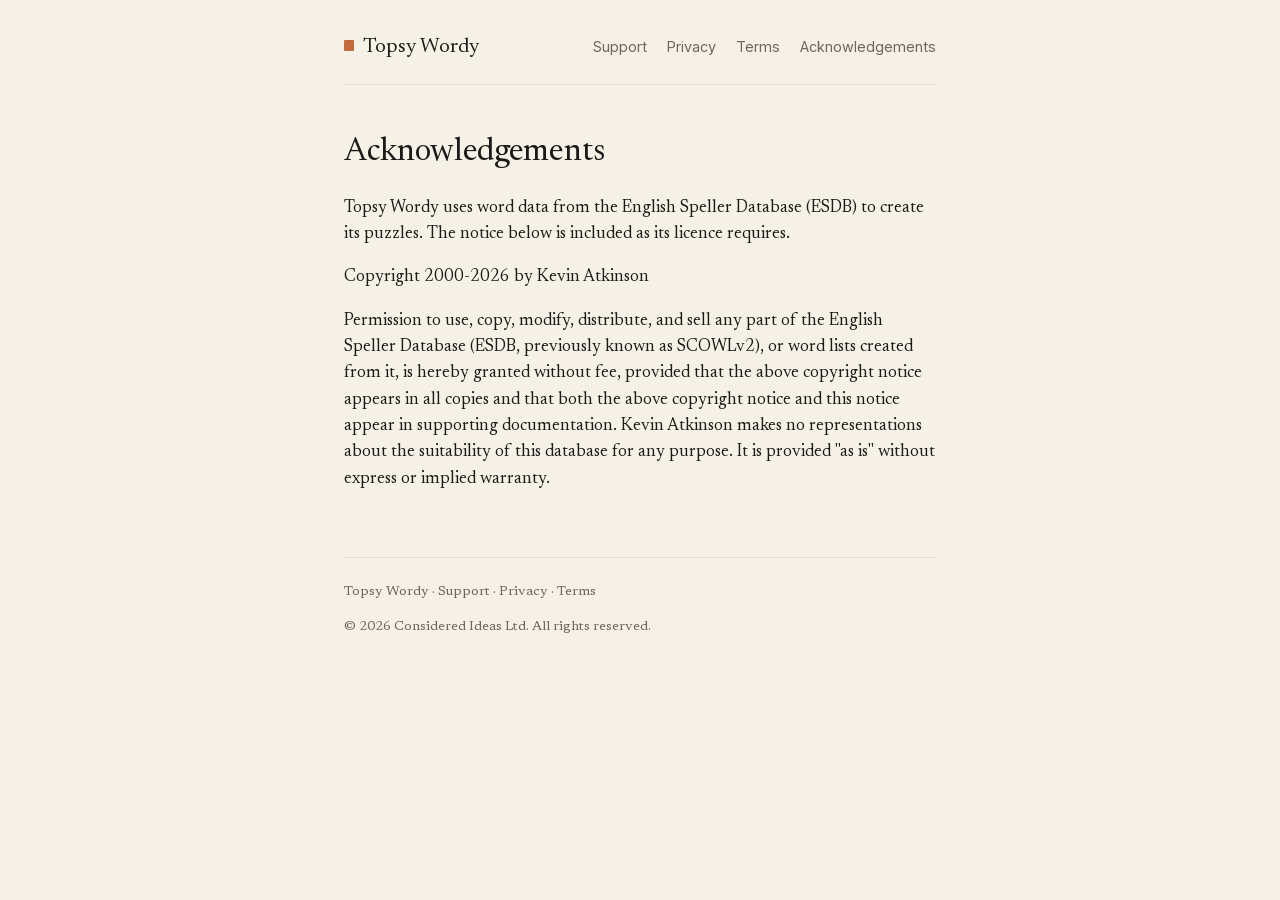
==== acknowledgements.html @ a6425bb3 "Add Topsy Wordy support site" ====
<!DOCTYPE html>
<html lang="en-GB">
<head>
<meta charset="UTF-8">
<meta name="viewport" content="width=device-width, initial-scale=1">
<title>Acknowledgements &middot; Topsy Wordy</title>
<meta name="description" content="Acknowledgements for Topsy Wordy, an iPhone app.">
<meta name="theme-color" content="#F6F1E7">
<link rel="icon" type="image/svg+xml" href="favicon.svg">
<link rel="stylesheet" href="styles.css">
</head>
<body>
<div class="container">

<nav>
<a href="index.html" class="brand"><span class="brand-mark" aria-hidden="true"></span>Topsy Wordy</a>
<a href="support.html">Support</a>
<a href="privacy.html">Privacy</a>
<a href="terms.html">Terms</a>
<a href="acknowledgements.html">Acknowledgements</a>
</nav>

<h1>Acknowledgements</h1>

<p>Topsy Wordy uses word data from the English Speller Database (ESDB) to create its puzzles. The notice below is included as its licence requires.</p>

<p>Copyright 2000-2026 by Kevin Atkinson</p>

<p>Permission to use, copy, modify, distribute, and sell any part of the English Speller Database (ESDB, previously known as SCOWLv2), or word lists created from it, is hereby granted without fee, provided that the above copyright notice appears in all copies and that both the above copyright notice and this notice appear in supporting documentation. Kevin Atkinson makes no representations about the suitability of this database for any purpose. It is provided "as is" without express or implied warranty.</p>

<footer>
<p><a href="index.html">Topsy Wordy</a> &middot; <a href="support.html">Support</a> &middot; <a href="privacy.html">Privacy</a> &middot; <a href="terms.html">Terms</a></p>
<p>&copy; 2026 <a href="https://consideredideas.com" target="_blank" rel="noopener">Considered Ideas Ltd</a>. All rights reserved.</p>
</footer>

</div>
</body>
</html>
---- styles.css ----
/* Self-hosted fonts. Newsreader and Inter are both licensed under the
   SIL Open Font License 1.1; see fonts/OFL.txt. The files cover only
   the latin unicode range, which is all the pages use. font-display:
   swap so the fallback serif renders immediately and the brand serif
   fades in once loaded. Self-hosted rather than loaded from Google
   Fonts so the pages make no third-party requests; Safari's Advanced
   Privacy Protections then has nothing to flag. */
@font-face {
  font-family: 'Newsreader';
  font-style: normal;
  font-weight: 300;
  font-display: swap;
  src: url('fonts/newsreader-300-latin.woff2') format('woff2');
  unicode-range: U+0000-00FF, U+0131, U+0152-0153, U+02BB-02BC, U+02C6, U+02DA, U+02DC, U+0304, U+0308, U+0329, U+2000-206F, U+20AC, U+2122, U+2191, U+2193, U+2212, U+2215, U+FEFF, U+FFFD;
}
@font-face {
  font-family: 'Newsreader';
  font-style: normal;
  font-weight: 400;
  font-display: swap;
  src: url('fonts/newsreader-400-latin.woff2') format('woff2');
  unicode-range: U+0000-00FF, U+0131, U+0152-0153, U+02BB-02BC, U+02C6, U+02DA, U+02DC, U+0304, U+0308, U+0329, U+2000-206F, U+20AC, U+2122, U+2191, U+2193, U+2212, U+2215, U+FEFF, U+FFFD;
}
@font-face {
  font-family: 'Newsreader';
  font-style: normal;
  font-weight: 500;
  font-display: swap;
  src: url('fonts/newsreader-500-latin.woff2') format('woff2');
  unicode-range: U+0000-00FF, U+0131, U+0152-0153, U+02BB-02BC, U+02C6, U+02DA, U+02DC, U+0304, U+0308, U+0329, U+2000-206F, U+20AC, U+2122, U+2191, U+2193, U+2212, U+2215, U+FEFF, U+FFFD;
}
@font-face {
  font-family: 'Newsreader';
  font-style: italic;
  font-weight: 400;
  font-display: swap;
  src: url('fonts/newsreader-400-italic-latin.woff2') format('woff2');
  unicode-range: U+0000-00FF, U+0131, U+0152-0153, U+02BB-02BC, U+02C6, U+02DA, U+02DC, U+0304, U+0308, U+0329, U+2000-206F, U+20AC, U+2122, U+2191, U+2193, U+2212, U+2215, U+FEFF, U+FFFD;
}
@font-face {
  font-family: 'Inter';
  font-style: normal;
  font-weight: 400;
  font-display: swap;
  src: url('fonts/inter-400-latin.woff2') format('woff2');
  unicode-range: U+0000-00FF, U+0131, U+0152-0153, U+02BB-02BC, U+02C6, U+02DA, U+02DC, U+0304, U+0308, U+0329, U+2000-206F, U+20AC, U+2122, U+2191, U+2193, U+2212, U+2215, U+FEFF, U+FFFD;
}
@font-face {
  font-family: 'Inter';
  font-style: normal;
  font-weight: 500;
  font-display: swap;
  src: url('fonts/inter-500-latin.woff2') format('woff2');
  unicode-range: U+0000-00FF, U+0131, U+0152-0153, U+02BB-02BC, U+02C6, U+02DA, U+02DC, U+0304, U+0308, U+0329, U+2000-206F, U+20AC, U+2122, U+2191, U+2193, U+2212, U+2215, U+FEFF, U+FFFD;
}

:root {
  --paper: #F6F1E7;
  --ink: #1C1A17;
  --ink-secondary: #6E665B;
  --hairline: #E6DFD1;
  --accent: #C26A3A;
}

@media (prefers-color-scheme: dark) {
  :root {
    --paper: #161412;
    --ink: #EDE8DD;
    --ink-secondary: #9A9085;
    --hairline: #2A2520;
    --accent: #D07A4A;
  }
}

* {
  box-sizing: border-box;
}

html {
  -webkit-text-size-adjust: 100%;
}

body {
  margin: 0;
  padding: 0;
  background: var(--paper);
  color: var(--ink);
  font-family: 'Newsreader', 'Source Serif Pro', 'Charter', 'Iowan Old Style', Georgia, serif;
  font-weight: 400;
  font-size: 17px;
  line-height: 1.55;
  -webkit-font-smoothing: antialiased;
  -moz-osx-font-smoothing: grayscale;
}

.container {
  max-width: 640px;
  margin: 0 auto;
  padding: 32px 24px 96px;
}

nav {
  display: flex;
  flex-wrap: wrap;
  align-items: baseline;
  gap: 20px;
  margin-bottom: 48px;
  padding-bottom: 20px;
  border-bottom: 0.5px solid var(--hairline);
  font-family: -apple-system, BlinkMacSystemFont, 'Inter', system-ui, sans-serif;
  font-size: 0.9rem;
}

nav .brand {
  font-family: 'Newsreader', 'Source Serif Pro', 'Charter', Georgia, serif;
  font-size: 1.3rem;
  color: var(--ink);
  font-weight: 400;
  text-decoration: none;
  margin-right: auto;
}

nav a:not(.brand) {
  text-decoration: none;
  color: var(--ink-secondary);
  padding: 4px 0;
}

nav a:not(.brand):hover {
  color: var(--ink);
  text-decoration: underline;
  text-decoration-color: var(--accent);
  text-underline-offset: 4px;
}

h1 {
  font-size: 2rem;
  font-weight: 400;
  letter-spacing: -0.01em;
  margin: 0 0 24px;
  line-height: 1.2;
}

/* Persimmon brand mark sitting inline to the left of the brand wordmark
   in the nav. A single small persimmon square, echoing the app's tile
   identity. Decorative only; aria-hidden on the span. */
.brand .brand-mark {
  display: inline-block;
  width: 0.5em;
  height: 0.5em;
  border-radius: 1px;
  background: var(--accent);
  margin-right: 0.4em;
  vertical-align: 0.06em;
}

h2 {
  font-size: 1.25rem;
  font-weight: 500;
  margin: 48px 0 12px;
  line-height: 1.35;
  letter-spacing: -0.005em;
}

p {
  margin: 0 0 1em;
}

a {
  color: var(--ink);
  text-decoration: underline;
  text-decoration-color: var(--accent);
  text-decoration-thickness: 1px;
  text-underline-offset: 3px;
}

a:hover {
  text-decoration-thickness: 1.5px;
}

ul {
  padding-left: 1.25em;
  margin: 0 0 1em;
}

li {
  margin-bottom: 0.3em;
}

hr {
  border: none;
  border-top: 0.5px solid var(--hairline);
  margin: 48px 0;
}

.lead {
  font-size: 1.15rem;
  line-height: 1.5;
  margin-bottom: 32px;
  color: var(--ink);
}

.meta {
  color: var(--ink-secondary);
  font-size: 0.95rem;
  margin-bottom: 32px;
}

.faq {
  margin-top: 32px;
}

.faq-item {
  margin-bottom: 40px;
}

.faq-item h3 {
  font-size: 1.1rem;
  font-weight: 500;
  margin: 0 0 8px;
  line-height: 1.4;
}

.faq-item p {
  margin: 0;
}

.contact-block {
  margin-top: 64px;
  padding: 32px 0;
  border-top: 0.5px solid var(--hairline);
  border-bottom: 0.5px solid var(--hairline);
}

.contact-block h2 {
  margin-top: 0;
}

footer {
  margin-top: 64px;
  padding-top: 24px;
  border-top: 0.5px solid var(--hairline);
  color: var(--ink-secondary);
  font-size: 0.85rem;
}

footer a {
  color: var(--ink-secondary);
  text-decoration: none;
}

footer a:hover {
  color: var(--ink);
  text-decoration: underline;
  text-decoration-color: var(--accent);
}

@media (max-width: 480px) {
  .container {
    padding: 24px 20px 80px;
  }

  h1 {
    font-size: 1.65rem;
  }

  h2 {
    font-size: 1.15rem;
    margin: 40px 0 10px;
  }

  nav {
    margin-bottom: 32px;
  }

  nav .brand {
    font-size: 1.2rem;
  }
}
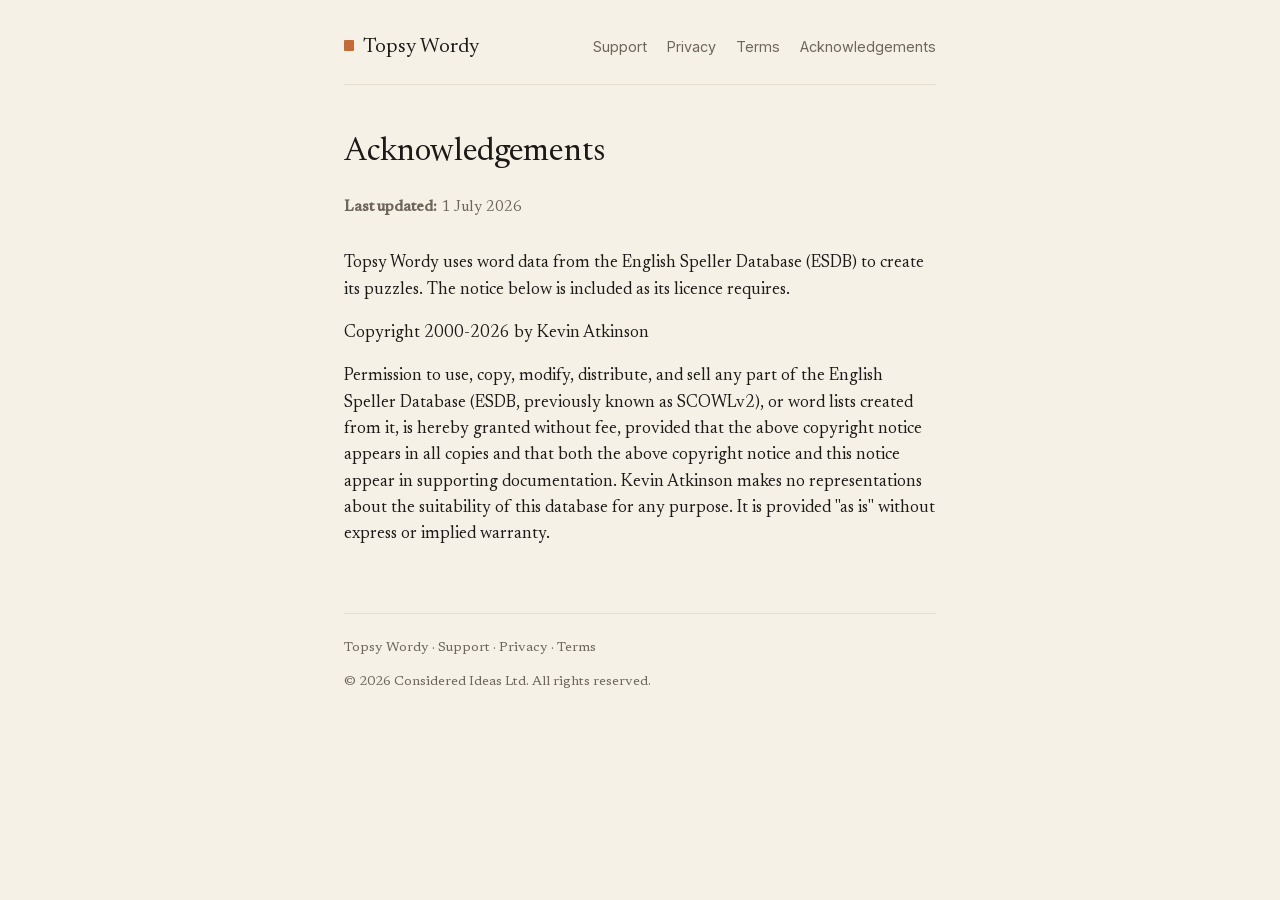
==== commit 3373127b: "Update support mirrors for build 18" ====
--- a/acknowledgements.html
+++ b/acknowledgements.html
@@ -22,6 +22,8 @@
 
 <h1>Acknowledgements</h1>
 
+<p class="meta"><strong>Last updated:</strong> 1 July 2026</p>
+
 <p>Topsy Wordy uses word data from the English Speller Database (ESDB) to create its puzzles. The notice below is included as its licence requires.</p>
 
 <p>Copyright 2000-2026 by Kevin Atkinson</p>
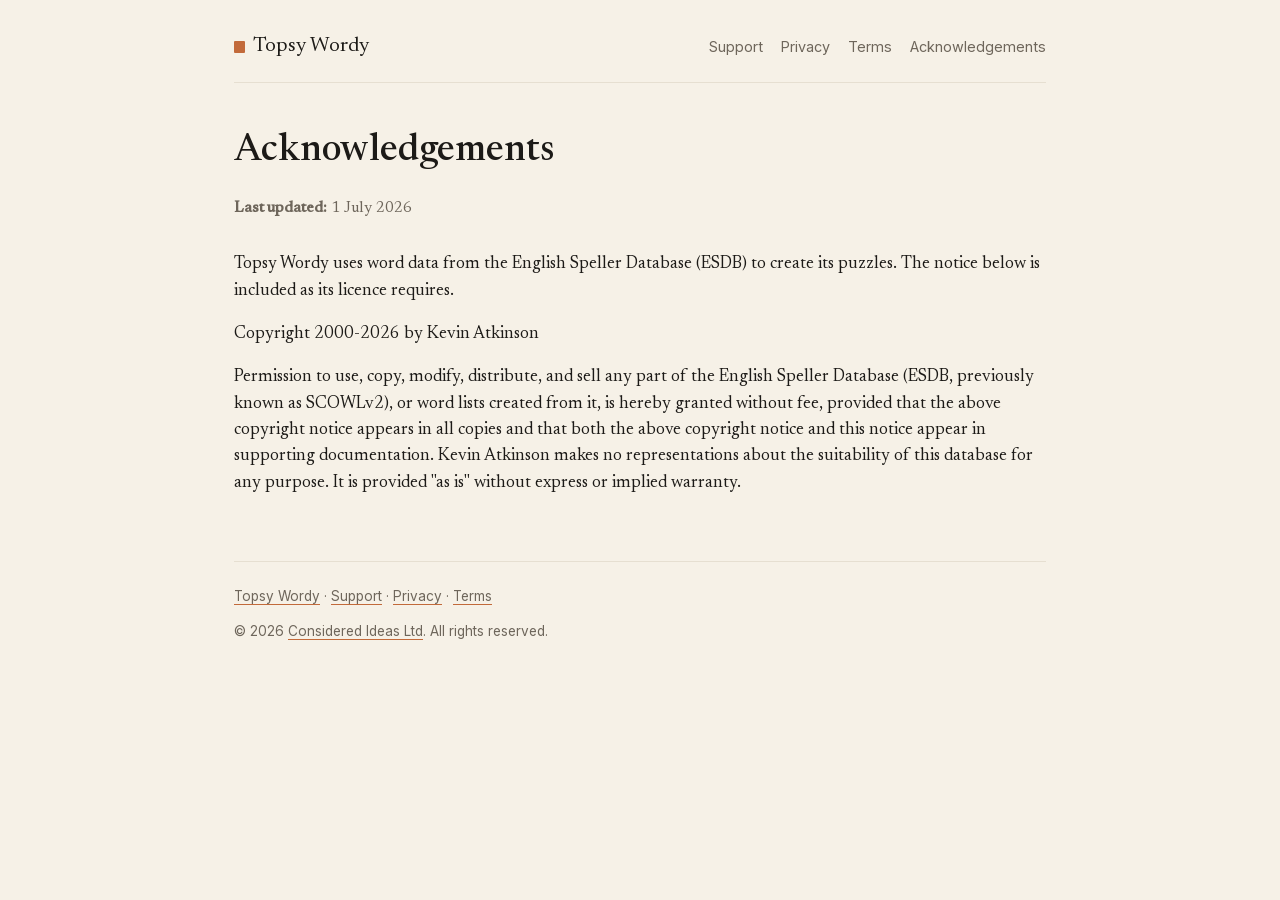
==== commit 7e73491e: "Refresh support site design" ====
--- a/acknowledgements.html
+++ b/acknowledgements.html
@@ -6,6 +6,8 @@
 <title>Acknowledgements &middot; Topsy Wordy</title>
 <meta name="description" content="Acknowledgements for Topsy Wordy, an iPhone app.">
 <meta name="theme-color" content="#F6F1E7">
+<meta http-equiv="Content-Security-Policy" content="default-src 'self'; img-src 'self' data:; style-src 'self'; font-src 'self'; script-src 'none'; object-src 'none'; base-uri 'self'; form-action 'none'; frame-src 'none'; upgrade-insecure-requests">
+<meta name="referrer" content="strict-origin-when-cross-origin">
 <link rel="icon" type="image/svg+xml" href="favicon.svg">
 <link rel="stylesheet" href="styles.css">
 </head>
--- a/styles.css
+++ b/styles.css
@@ -60,15 +60,39 @@
   --ink-secondary: #6E665B;
   --hairline: #E6DFD1;
   --accent: #C26A3A;
+  --stripe-one: #2E436F;
+  --stripe-two: #3E6D9D;
+  --stripe-three: #5398BA;
+  --stripe-four: #78B3BF;
+  --stripe-five: #B4D3D2;
+  --stripe-six: #1A7F8E;
+  --stripe-seven: #B66632;
+  --surface: #FFFCF5;
+  --shadow: rgba(28, 26, 23, 0.13);
+  --product-colour: var(--stripe-one);
+}
+
+body.retelling {
+  --product-colour: var(--stripe-one);
+}
+
+body.howmany {
+  --product-colour: var(--stripe-two);
+}
+
+body.topsy {
+  --product-colour: var(--stripe-six);
 }
 
 @media (prefers-color-scheme: dark) {
   :root {
     --paper: #161412;
     --ink: #EDE8DD;
-    --ink-secondary: #9A9085;
+    --ink-secondary: #B7AEA3;
     --hairline: #2A2520;
     --accent: #D07A4A;
+    --surface: #1E1A17;
+    --shadow: rgba(0, 0, 0, 0.32);
   }
 }
 
@@ -82,7 +106,6 @@
 
 body {
   margin: 0;
-  padding: 0;
   background: var(--paper);
   color: var(--ink);
   font-family: 'Newsreader', 'Source Serif Pro', 'Charter', 'Iowan Old Style', Georgia, serif;
@@ -94,16 +117,30 @@
 }
 
 .container {
-  max-width: 640px;
+  max-width: 860px;
   margin: 0 auto;
   padding: 32px 24px 96px;
+}
+
+body.retelling .container,
+body.howmany .container,
+body.topsy .container {
+  max-width: none;
+  min-height: calc(100vh - 32px);
+  margin: 16px;
+  padding: 0;
+  overflow: hidden;
+  border: 1px solid rgba(28, 26, 23, 0.08);
+  border-radius: 8px;
+  background: var(--surface);
+  box-shadow: 0 24px 70px var(--shadow);
 }
 
 nav {
   display: flex;
   flex-wrap: wrap;
-  align-items: baseline;
-  gap: 20px;
+  align-items: center;
+  gap: 18px;
   margin-bottom: 48px;
   padding-bottom: 20px;
   border-bottom: 0.5px solid var(--hairline);
@@ -111,19 +148,32 @@
   font-size: 0.9rem;
 }
 
+body.retelling nav,
+body.howmany nav,
+body.topsy nav {
+  margin: 0;
+  padding: 24px 32px;
+  border-bottom: 1px solid var(--hairline);
+  background: var(--paper);
+}
+
 nav .brand {
+  display: inline-flex;
+  align-items: center;
+  gap: 8px;
+  margin-right: auto;
+  color: var(--ink);
   font-family: 'Newsreader', 'Source Serif Pro', 'Charter', Georgia, serif;
   font-size: 1.3rem;
-  color: var(--ink);
   font-weight: 400;
+  line-height: 1.1;
   text-decoration: none;
-  margin-right: auto;
 }
 
 nav a:not(.brand) {
-  text-decoration: none;
   color: var(--ink-secondary);
   padding: 4px 0;
+  text-decoration: none;
 }
 
 nav a:not(.brand):hover {
@@ -133,33 +183,51 @@
   text-underline-offset: 4px;
 }
 
-h1 {
-  font-size: 2rem;
-  font-weight: 400;
-  letter-spacing: -0.01em;
-  margin: 0 0 24px;
-  line-height: 1.2;
-}
-
-/* Persimmon brand mark sitting inline to the left of the brand wordmark
-   in the nav. A single small persimmon square, echoing the app's tile
-   identity. Decorative only; aria-hidden on the span. */
 .brand .brand-mark {
   display: inline-block;
-  width: 0.5em;
-  height: 0.5em;
+  width: 0.55em;
+  height: 0.55em;
   border-radius: 1px;
   background: var(--accent);
-  margin-right: 0.4em;
-  vertical-align: 0.06em;
+  flex: 0 0 auto;
+}
+
+body.retelling .brand .brand-mark {
+  width: 0.82em;
+  height: 1em;
+  border-radius: 999px 999px 999px 999px / 58% 58% 42% 42%;
+}
+
+h1,
+h2,
+h3 {
+  margin: 0;
+  font-weight: 500;
+  line-height: 1.1;
+}
+
+h1 {
+  margin-bottom: 24px;
+  font-size: 2.35rem;
+}
+
+body.retelling h1,
+body.howmany h1,
+body.topsy h1 {
+  max-width: 10em;
+  margin: 0;
+  color: #F8F1E6;
+  font-size: clamp(2.7rem, 5.7vw, 5.4rem);
+  line-height: 1.02;
 }
 
 h2 {
-  font-size: 1.25rem;
-  font-weight: 500;
   margin: 48px 0 12px;
-  line-height: 1.35;
-  letter-spacing: -0.005em;
+  font-size: 1.35rem;
+}
+
+h3 {
+  font-size: 1.1rem;
 }
 
 p {
@@ -193,11 +261,153 @@
   margin: 48px 0;
 }
 
+.product-hero {
+  display: grid;
+  grid-template-columns: 84px minmax(320px, 0.9fr) minmax(260px, 0.72fr);
+  gap: clamp(24px, 5vw, 64px);
+  align-items: stretch;
+  min-height: calc(100vh - 114px);
+  background: var(--product-colour);
+}
+
+.suite-strip {
+  display: flex;
+  flex-direction: column;
+}
+
+.suite-strip span {
+  flex: 1;
+}
+
+.suite-strip span:nth-child(1) { background: var(--stripe-one); }
+.suite-strip span:nth-child(2) { background: var(--stripe-two); }
+.suite-strip span:nth-child(3) { background: var(--stripe-three); }
+.suite-strip span:nth-child(4) { background: var(--stripe-four); }
+.suite-strip span:nth-child(5) { background: var(--stripe-five); }
+.suite-strip span:nth-child(6) { background: var(--stripe-six); }
+.suite-strip span:nth-child(7) { background: var(--stripe-seven); }
+
+.product-copy {
+  align-self: center;
+  max-width: 680px;
+  padding: clamp(32px, 5vw, 72px) 0;
+}
+
+.eyebrow,
+.lead-label {
+  margin: 0 0 14px;
+  color: rgba(248, 241, 230, 0.74);
+  font-family: -apple-system, BlinkMacSystemFont, 'Inter', system-ui, sans-serif;
+  font-size: 0.75rem;
+  font-weight: 500;
+  letter-spacing: 0.12em;
+  line-height: 1.3;
+  text-transform: uppercase;
+}
+
 .lead {
+  color: var(--ink);
   font-size: 1.15rem;
   line-height: 1.5;
   margin-bottom: 32px;
-  color: var(--ink);
+}
+
+.product-copy .lead {
+  max-width: 43ch;
+  margin: 28px 0 0;
+  color: rgba(248, 241, 230, 0.88);
+  font-size: 1.18rem;
+}
+
+.product-copy p:not(.eyebrow):not(.lead) {
+  max-width: 47ch;
+  margin: 18px 0 0;
+  color: rgba(248, 241, 230, 0.86);
+}
+
+.product-actions {
+  display: flex;
+  flex-wrap: wrap;
+  align-items: center;
+  gap: 16px 22px;
+  margin-top: 30px;
+}
+
+.app-store-badge {
+  display: inline-block;
+  margin: 0;
+  text-decoration: none;
+}
+
+.app-store-badge img {
+  display: block;
+  width: auto;
+  height: 46px;
+}
+
+.support-link {
+  color: #fffaf0;
+  font-family: -apple-system, BlinkMacSystemFont, 'Inter', system-ui, sans-serif;
+  font-size: 0.9rem;
+  text-decoration-color: rgba(255, 250, 240, 0.78);
+}
+
+.product-notes {
+  display: flex;
+  flex-wrap: wrap;
+  gap: 8px 16px;
+  margin-top: 26px;
+  padding: 0;
+  list-style: none;
+  color: rgba(248, 241, 230, 0.84);
+  font-family: -apple-system, BlinkMacSystemFont, 'Inter', system-ui, sans-serif;
+  font-size: 0.82rem;
+}
+
+.product-notes li {
+  margin: 0;
+  padding: 0;
+}
+
+.product-media {
+  align-self: center;
+  display: flex;
+  align-items: center;
+  justify-content: center;
+  gap: 14px;
+  margin: 0;
+  padding: clamp(28px, 5vw, 64px) clamp(24px, 4vw, 48px) clamp(28px, 5vw, 64px) 0;
+}
+
+.product-media img {
+  display: block;
+  width: min(46%, 188px);
+  height: auto;
+  border-radius: 28px;
+  border: 1px solid rgba(255, 250, 240, 0.24);
+  box-shadow: 0 20px 46px rgba(0, 0, 0, 0.22);
+}
+
+.app-shots {
+  margin: 56px 0 0;
+}
+
+.shots-row {
+  display: flex;
+  flex-wrap: wrap;
+  gap: 16px;
+  align-items: flex-start;
+  justify-content: center;
+}
+
+.shots-row img {
+  display: block;
+  width: calc(50% - 8px);
+  max-width: 260px;
+  height: auto;
+  border: 1px solid rgba(28, 26, 23, 0.18);
+  border-radius: 28px;
+  background: var(--paper);
 }
 
 .meta {
@@ -215,10 +425,8 @@
 }
 
 .faq-item h3 {
-  font-size: 1.1rem;
-  font-weight: 500;
   margin: 0 0 8px;
-  line-height: 1.4;
+  line-height: 1.35;
 }
 
 .faq-item p {
@@ -241,39 +449,102 @@
   padding-top: 24px;
   border-top: 0.5px solid var(--hairline);
   color: var(--ink-secondary);
+  font-family: -apple-system, BlinkMacSystemFont, 'Inter', system-ui, sans-serif;
   font-size: 0.85rem;
 }
 
 footer a {
   color: var(--ink-secondary);
-  text-decoration: none;
-}
-
-footer a:hover {
-  color: var(--ink);
-  text-decoration: underline;
-  text-decoration-color: var(--accent);
-}
-
-@media (max-width: 480px) {
+}
+
+.home-footer {
+  margin: 0;
+  padding: 14px 32px;
+  border-top: 1px solid var(--hairline);
+  background: var(--paper);
+  font-size: 0.82rem;
+}
+
+.home-footer p {
+  margin: 0;
+  line-height: 1.6;
+}
+
+@media (prefers-color-scheme: dark) {
+  .shots-row img {
+    border-color: rgba(237, 232, 221, 0.22);
+  }
+}
+
+@media (max-width: 980px) {
+  body.retelling .container,
+  body.howmany .container,
+  body.topsy .container {
+    margin: 10px;
+    min-height: auto;
+  }
+
+  body.retelling nav,
+  body.howmany nav,
+  body.topsy nav {
+    padding: 20px 24px;
+  }
+
+  .product-hero {
+    grid-template-columns: 18px 1fr;
+    gap: 0;
+    min-height: auto;
+  }
+
+  .suite-strip {
+    grid-row: 1 / 3;
+  }
+
+  .product-copy {
+    padding: 34px 24px 24px;
+  }
+
+  .product-media {
+    justify-content: flex-start;
+    padding: 0 24px 34px;
+  }
+
+  .product-media img {
+    width: min(46%, 170px);
+    border-radius: 22px;
+  }
+}
+
+@media (max-width: 560px) {
+  body {
+    font-size: 16px;
+  }
+
   .container {
-    padding: 24px 20px 80px;
-  }
-
-  h1 {
-    font-size: 1.65rem;
-  }
-
-  h2 {
-    font-size: 1.15rem;
-    margin: 40px 0 10px;
+    padding: 28px 20px 80px;
+  }
+
+  body.retelling h1,
+  body.howmany h1,
+  body.topsy h1 {
+    font-size: 2.55rem;
   }
 
   nav {
-    margin-bottom: 32px;
+    gap: 12px 16px;
   }
 
   nav .brand {
-    font-size: 1.2rem;
-  }
-}
+    width: 100%;
+  }
+
+  .product-media {
+    gap: 10px;
+  }
+
+  .product-media img,
+  .shots-row img {
+    width: calc(50% - 5px);
+    border-radius: 20px;
+  }
+}
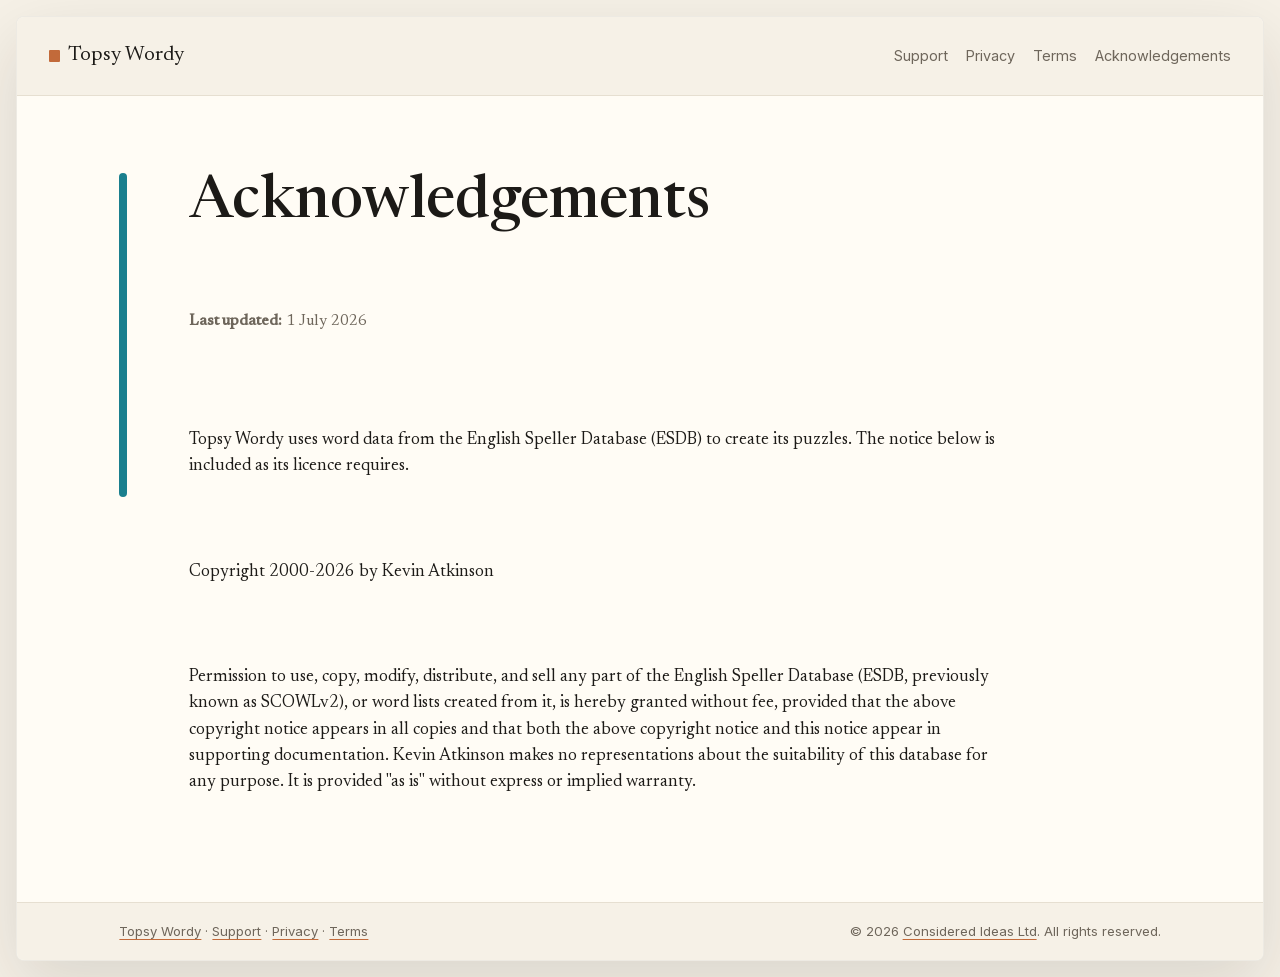
==== commit 041819f1: "Unify detail page styling" ====
--- a/acknowledgements.html
+++ b/acknowledgements.html
@@ -11,7 +11,7 @@
 <link rel="icon" type="image/svg+xml" href="favicon.svg">
 <link rel="stylesheet" href="styles.css">
 </head>
-<body>
+<body class="topsy detail-page">
 <div class="container">
 
 <nav>
@@ -22,6 +22,7 @@
 <a href="acknowledgements.html">Acknowledgements</a>
 </nav>
 
+<main class="detail-main">
 <h1>Acknowledgements</h1>
 
 <p class="meta"><strong>Last updated:</strong> 1 July 2026</p>
@@ -32,6 +33,8 @@
 
 <p>Permission to use, copy, modify, distribute, and sell any part of the English Speller Database (ESDB, previously known as SCOWLv2), or word lists created from it, is hereby granted without fee, provided that the above copyright notice appears in all copies and that both the above copyright notice and this notice appear in supporting documentation. Kevin Atkinson makes no representations about the suitability of this database for any purpose. It is provided "as is" without express or implied warranty.</p>
 
+</main>
+
 <footer>
 <p><a href="index.html">Topsy Wordy</a> &middot; <a href="support.html">Support</a> &middot; <a href="privacy.html">Privacy</a> &middot; <a href="terms.html">Terms</a></p>
 <p>&copy; 2026 <a href="https://consideredideas.com" target="_blank" rel="noopener">Considered Ideas Ltd</a>. All rights reserved.</p>
--- a/styles.css
+++ b/styles.css
@@ -221,6 +221,14 @@
   line-height: 1.02;
 }
 
+body.detail-page h1 {
+  max-width: 10em;
+  margin: 0 0 22px;
+  color: var(--ink);
+  font-size: clamp(2.35rem, 4.6vw, 4.45rem);
+  line-height: 1.04;
+}
+
 h2 {
   margin: 48px 0 12px;
   font-size: 1.35rem;
@@ -416,12 +424,58 @@
   margin-bottom: 32px;
 }
 
+.detail-main {
+  display: grid;
+  grid-template-columns: 8px minmax(0, 820px);
+  gap: clamp(28px, 5vw, 62px);
+  align-items: start;
+  padding: clamp(40px, 6vw, 82px) clamp(28px, 8vw, 112px) clamp(52px, 7vw, 88px);
+}
+
+.detail-main::before {
+  content: "";
+  grid-column: 1;
+  grid-row: 1 / span 4;
+  display: block;
+  width: 8px;
+  height: clamp(220px, 36vh, 360px);
+  border-radius: 999px;
+  background: var(--product-colour);
+}
+
+.detail-main > * {
+  grid-column: 2;
+}
+
+body.detail-page .lead {
+  max-width: 39ch;
+  margin-bottom: 38px;
+  color: var(--ink-secondary);
+  font-size: 1.18rem;
+}
+
+body.detail-page .meta {
+  margin-top: -8px;
+}
+
+body.detail-page h2 {
+  margin: 42px 0 12px;
+  padding-top: 26px;
+  border-top: 0.5px solid var(--hairline);
+  font-size: 1.22rem;
+  line-height: 1.25;
+}
+
 .faq {
-  margin-top: 32px;
+  display: grid;
+  gap: 30px;
+  margin-top: 38px;
 }
 
 .faq-item {
-  margin-bottom: 40px;
+  margin: 0;
+  padding-left: 18px;
+  border-left: 2px solid var(--product-colour);
 }
 
 .faq-item h3 {
@@ -435,13 +489,30 @@
 
 .contact-block {
   margin-top: 64px;
-  padding: 32px 0;
+  display: grid;
+  grid-template-columns: minmax(120px, 0.28fr) minmax(0, 1fr);
+  gap: 18px clamp(24px, 4vw, 42px);
+  align-items: start;
+  padding: 28px 0;
   border-top: 0.5px solid var(--hairline);
   border-bottom: 0.5px solid var(--hairline);
 }
 
 .contact-block h2 {
-  margin-top: 0;
+  margin: 0;
+  padding: 0;
+  border: 0;
+  color: var(--ink-secondary);
+  font-family: -apple-system, BlinkMacSystemFont, 'Inter', system-ui, sans-serif;
+  font-size: 0.78rem;
+  font-weight: 500;
+  letter-spacing: 0.12em;
+  line-height: 1.3;
+  text-transform: uppercase;
+}
+
+.contact-block p {
+  margin: 0;
 }
 
 footer {
@@ -457,6 +528,23 @@
   color: var(--ink-secondary);
 }
 
+body.detail-page footer {
+  display: flex;
+  flex-wrap: wrap;
+  justify-content: space-between;
+  gap: 10px 28px;
+  margin: 0;
+  padding: 18px clamp(28px, 8vw, 112px);
+  border-top: 1px solid var(--hairline);
+  background: var(--paper);
+  font-size: 0.82rem;
+}
+
+body.detail-page footer p {
+  margin: 0;
+  line-height: 1.6;
+}
+
 .home-footer {
   margin: 0;
   padding: 14px 32px;
@@ -513,6 +601,27 @@
     width: min(46%, 170px);
     border-radius: 22px;
   }
+
+  .detail-main {
+    grid-template-columns: 1fr;
+    gap: 28px;
+    padding: 34px 24px 48px;
+  }
+
+  .detail-main::before {
+    grid-column: 1;
+    grid-row: auto;
+    width: min(260px, 100%);
+    height: 8px;
+  }
+
+  .detail-main > * {
+    grid-column: 1;
+  }
+
+  body.detail-page footer {
+    padding: 18px 24px;
+  }
 }
 
 @media (max-width: 560px) {
@@ -538,6 +647,18 @@
     width: 100%;
   }
 
+  body.detail-page h1 {
+    font-size: 2.35rem;
+  }
+
+  body.detail-page .lead {
+    font-size: 1.08rem;
+  }
+
+  .contact-block {
+    grid-template-columns: 1fr;
+  }
+
   .product-media {
     gap: 10px;
   }
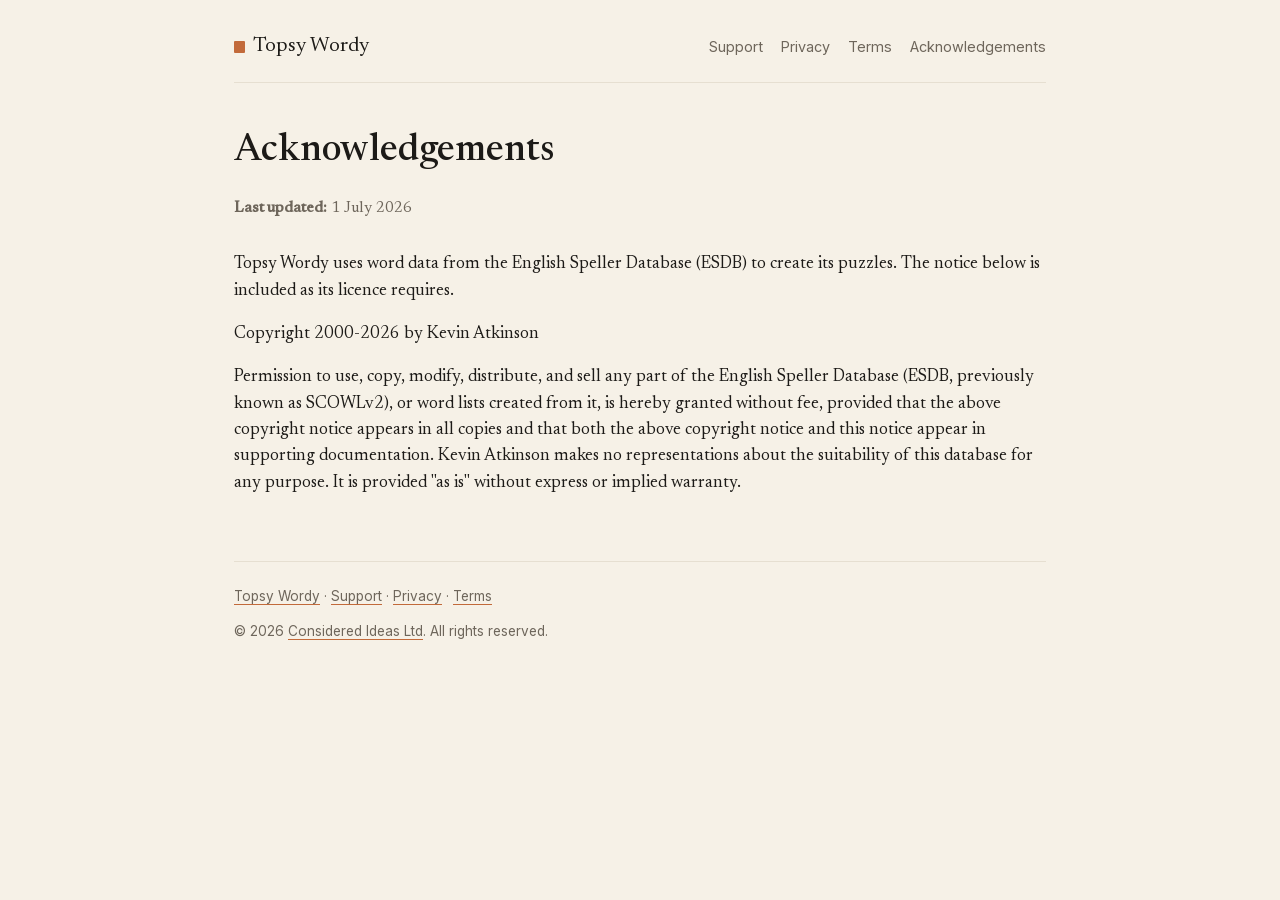
==== commit 119c2173: "Revert "Unify detail page styling" This reverts commit 041819f1b8782b914872729af9f054d5c635a042." ====
--- a/acknowledgements.html
+++ b/acknowledgements.html
@@ -11,7 +11,7 @@
 <link rel="icon" type="image/svg+xml" href="favicon.svg">
 <link rel="stylesheet" href="styles.css">
 </head>
-<body class="topsy detail-page">
+<body>
 <div class="container">
 
 <nav>
@@ -22,7 +22,6 @@
 <a href="acknowledgements.html">Acknowledgements</a>
 </nav>
 
-<main class="detail-main">
 <h1>Acknowledgements</h1>
 
 <p class="meta"><strong>Last updated:</strong> 1 July 2026</p>
@@ -33,8 +32,6 @@
 
 <p>Permission to use, copy, modify, distribute, and sell any part of the English Speller Database (ESDB, previously known as SCOWLv2), or word lists created from it, is hereby granted without fee, provided that the above copyright notice appears in all copies and that both the above copyright notice and this notice appear in supporting documentation. Kevin Atkinson makes no representations about the suitability of this database for any purpose. It is provided "as is" without express or implied warranty.</p>
 
-</main>
-
 <footer>
 <p><a href="index.html">Topsy Wordy</a> &middot; <a href="support.html">Support</a> &middot; <a href="privacy.html">Privacy</a> &middot; <a href="terms.html">Terms</a></p>
 <p>&copy; 2026 <a href="https://consideredideas.com" target="_blank" rel="noopener">Considered Ideas Ltd</a>. All rights reserved.</p>
--- a/styles.css
+++ b/styles.css
@@ -221,14 +221,6 @@
   line-height: 1.02;
 }
 
-body.detail-page h1 {
-  max-width: 10em;
-  margin: 0 0 22px;
-  color: var(--ink);
-  font-size: clamp(2.35rem, 4.6vw, 4.45rem);
-  line-height: 1.04;
-}
-
 h2 {
   margin: 48px 0 12px;
   font-size: 1.35rem;
@@ -424,58 +416,12 @@
   margin-bottom: 32px;
 }
 
-.detail-main {
-  display: grid;
-  grid-template-columns: 8px minmax(0, 820px);
-  gap: clamp(28px, 5vw, 62px);
-  align-items: start;
-  padding: clamp(40px, 6vw, 82px) clamp(28px, 8vw, 112px) clamp(52px, 7vw, 88px);
-}
-
-.detail-main::before {
-  content: "";
-  grid-column: 1;
-  grid-row: 1 / span 4;
-  display: block;
-  width: 8px;
-  height: clamp(220px, 36vh, 360px);
-  border-radius: 999px;
-  background: var(--product-colour);
-}
-
-.detail-main > * {
-  grid-column: 2;
-}
-
-body.detail-page .lead {
-  max-width: 39ch;
-  margin-bottom: 38px;
-  color: var(--ink-secondary);
-  font-size: 1.18rem;
-}
-
-body.detail-page .meta {
-  margin-top: -8px;
-}
-
-body.detail-page h2 {
-  margin: 42px 0 12px;
-  padding-top: 26px;
-  border-top: 0.5px solid var(--hairline);
-  font-size: 1.22rem;
-  line-height: 1.25;
-}
-
 .faq {
-  display: grid;
-  gap: 30px;
-  margin-top: 38px;
+  margin-top: 32px;
 }
 
 .faq-item {
-  margin: 0;
-  padding-left: 18px;
-  border-left: 2px solid var(--product-colour);
+  margin-bottom: 40px;
 }
 
 .faq-item h3 {
@@ -489,30 +435,13 @@
 
 .contact-block {
   margin-top: 64px;
-  display: grid;
-  grid-template-columns: minmax(120px, 0.28fr) minmax(0, 1fr);
-  gap: 18px clamp(24px, 4vw, 42px);
-  align-items: start;
-  padding: 28px 0;
+  padding: 32px 0;
   border-top: 0.5px solid var(--hairline);
   border-bottom: 0.5px solid var(--hairline);
 }
 
 .contact-block h2 {
-  margin: 0;
-  padding: 0;
-  border: 0;
-  color: var(--ink-secondary);
-  font-family: -apple-system, BlinkMacSystemFont, 'Inter', system-ui, sans-serif;
-  font-size: 0.78rem;
-  font-weight: 500;
-  letter-spacing: 0.12em;
-  line-height: 1.3;
-  text-transform: uppercase;
-}
-
-.contact-block p {
-  margin: 0;
+  margin-top: 0;
 }
 
 footer {
@@ -528,23 +457,6 @@
   color: var(--ink-secondary);
 }
 
-body.detail-page footer {
-  display: flex;
-  flex-wrap: wrap;
-  justify-content: space-between;
-  gap: 10px 28px;
-  margin: 0;
-  padding: 18px clamp(28px, 8vw, 112px);
-  border-top: 1px solid var(--hairline);
-  background: var(--paper);
-  font-size: 0.82rem;
-}
-
-body.detail-page footer p {
-  margin: 0;
-  line-height: 1.6;
-}
-
 .home-footer {
   margin: 0;
   padding: 14px 32px;
@@ -601,27 +513,6 @@
     width: min(46%, 170px);
     border-radius: 22px;
   }
-
-  .detail-main {
-    grid-template-columns: 1fr;
-    gap: 28px;
-    padding: 34px 24px 48px;
-  }
-
-  .detail-main::before {
-    grid-column: 1;
-    grid-row: auto;
-    width: min(260px, 100%);
-    height: 8px;
-  }
-
-  .detail-main > * {
-    grid-column: 1;
-  }
-
-  body.detail-page footer {
-    padding: 18px 24px;
-  }
 }
 
 @media (max-width: 560px) {
@@ -647,18 +538,6 @@
     width: 100%;
   }
 
-  body.detail-page h1 {
-    font-size: 2.35rem;
-  }
-
-  body.detail-page .lead {
-    font-size: 1.08rem;
-  }
-
-  .contact-block {
-    grid-template-columns: 1fr;
-  }
-
   .product-media {
     gap: 10px;
   }
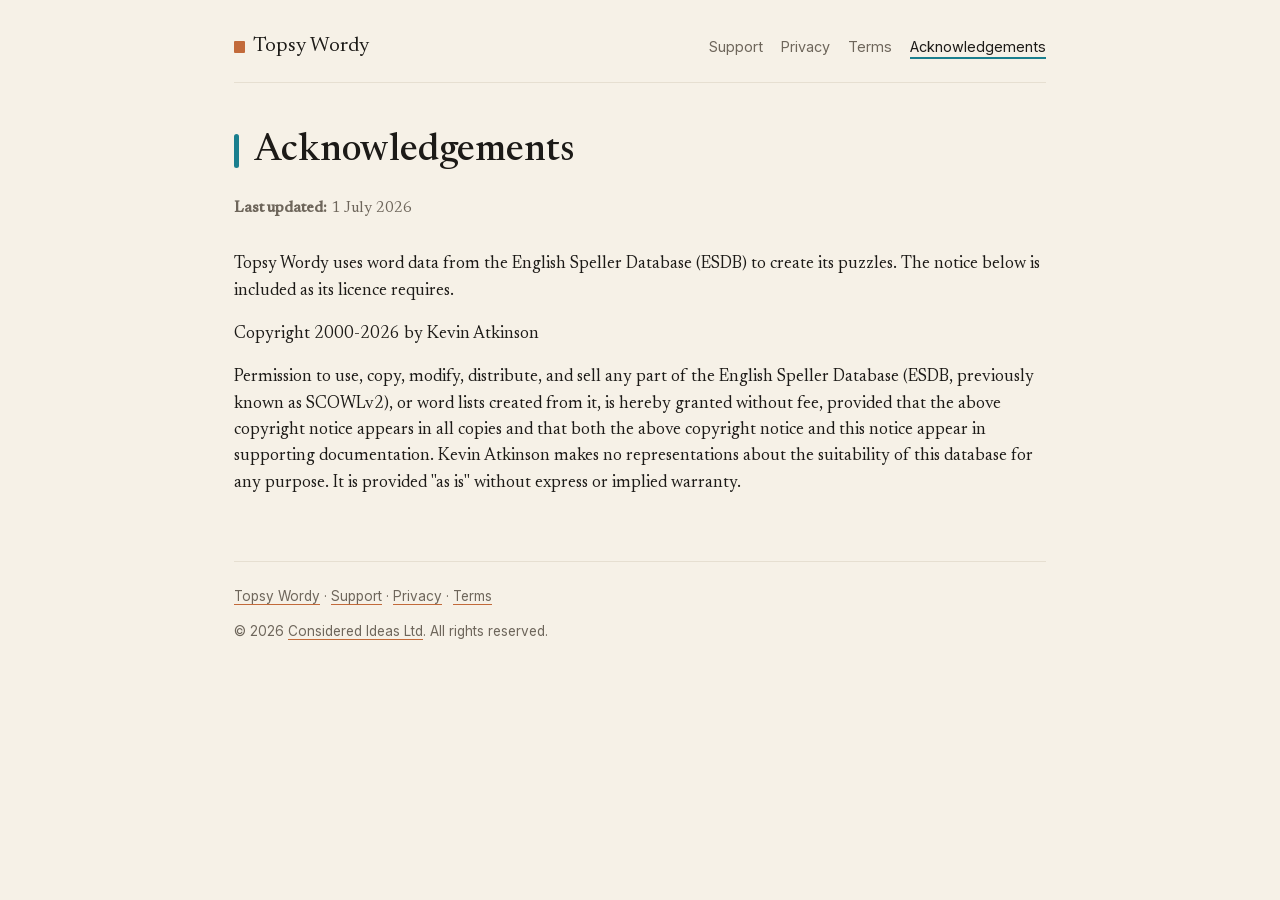
==== commit 0a3c102e: "Refine support page accents" ====
--- a/acknowledgements.html
+++ b/acknowledgements.html
@@ -11,7 +11,7 @@
 <link rel="icon" type="image/svg+xml" href="favicon.svg">
 <link rel="stylesheet" href="styles.css">
 </head>
-<body>
+<body class="detail-page detail-topsy">
 <div class="container">
 
 <nav>
@@ -19,7 +19,7 @@
 <a href="support.html">Support</a>
 <a href="privacy.html">Privacy</a>
 <a href="terms.html">Terms</a>
-<a href="acknowledgements.html">Acknowledgements</a>
+<a href="acknowledgements.html" aria-current="page">Acknowledgements</a>
 </nav>
 
 <h1>Acknowledgements</h1>
--- a/styles.css
+++ b/styles.css
@@ -84,6 +84,18 @@
   --product-colour: var(--stripe-six);
 }
 
+body.detail-retelling {
+  --detail-colour: var(--stripe-one);
+}
+
+body.detail-howmany {
+  --detail-colour: var(--stripe-two);
+}
+
+body.detail-topsy {
+  --detail-colour: var(--stripe-six);
+}
+
 @media (prefers-color-scheme: dark) {
   :root {
     --paper: #161412;
@@ -192,12 +204,21 @@
   flex: 0 0 auto;
 }
 
-body.retelling .brand .brand-mark {
+body.retelling .brand .brand-mark,
+body.detail-retelling .brand .brand-mark {
   width: 0.82em;
   height: 1em;
   border-radius: 999px 999px 999px 999px / 58% 58% 42% 42%;
 }
 
+.detail-page nav a[aria-current="page"] {
+  color: var(--ink);
+  text-decoration: underline;
+  text-decoration-color: var(--detail-colour);
+  text-decoration-thickness: 2px;
+  text-underline-offset: 5px;
+}
+
 h1,
 h2,
 h3 {
@@ -209,6 +230,24 @@
 h1 {
   margin-bottom: 24px;
   font-size: 2.35rem;
+}
+
+.detail-page h1 {
+  position: relative;
+  padding-left: 20px;
+  font-family: 'Newsreader', 'Source Serif Pro', 'Charter', Georgia, serif;
+  font-weight: 500;
+}
+
+.detail-page h1::before {
+  content: "";
+  position: absolute;
+  top: 0.08em;
+  bottom: 0.12em;
+  left: 0;
+  width: 5px;
+  border-radius: 999px;
+  background: var(--detail-colour);
 }
 
 body.retelling h1,
@@ -424,6 +463,15 @@
   margin-bottom: 40px;
 }
 
+.detail-page .faq-item::before {
+  content: "";
+  display: block;
+  width: 44px;
+  height: 2px;
+  margin-bottom: 14px;
+  background: var(--detail-colour);
+}
+
 .faq-item h3 {
   margin: 0 0 8px;
   line-height: 1.35;
